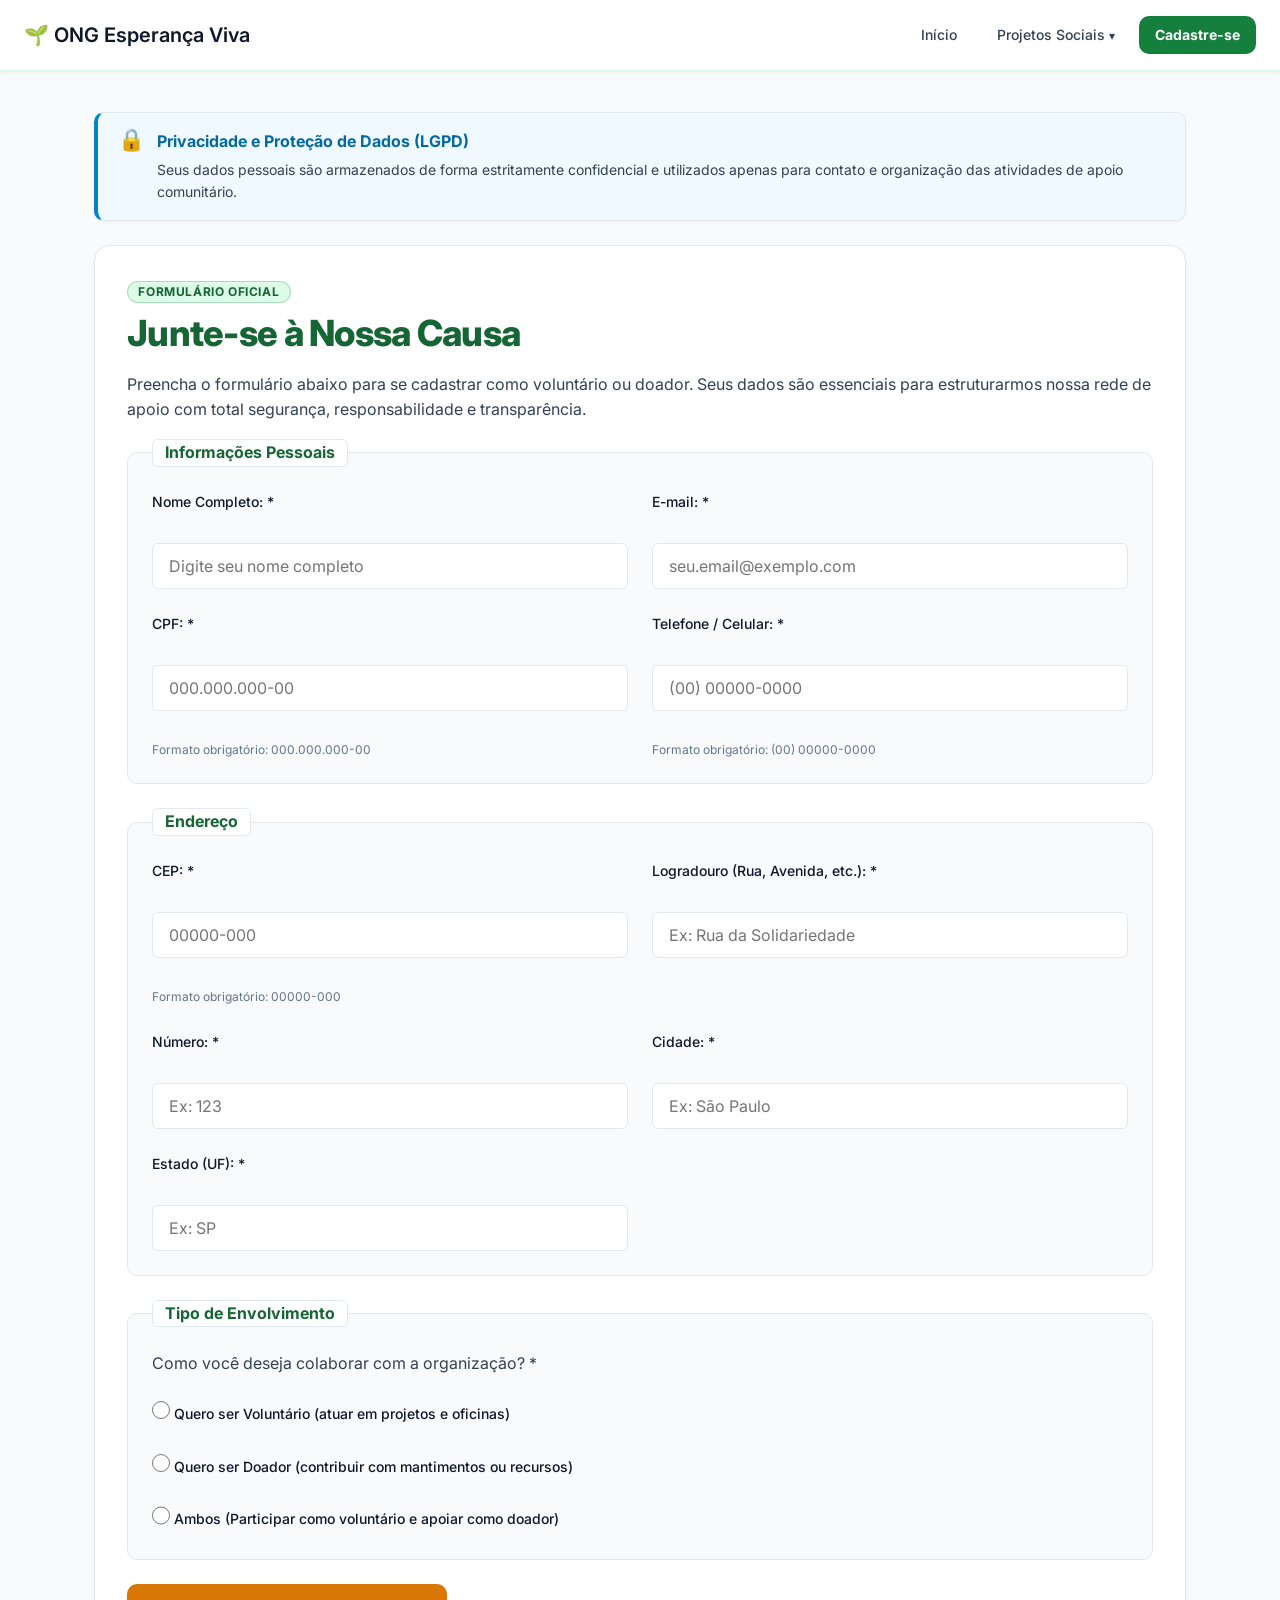
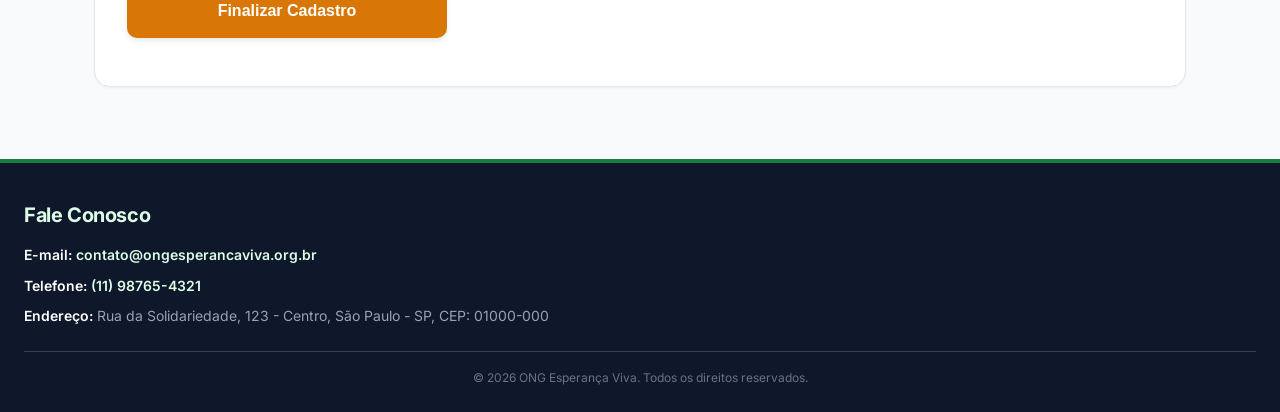
==== cadastro.html @ 5f383ddf "Initial commit" ====
<!DOCTYPE html>
<html lang="pt-BR">
<head>
    <meta charset="UTF-8">
    <meta name="viewport" content="width=device-width, initial-scale=1.0">
    <meta name="description" content="Faça seu cadastro como voluntário ou doador na ONG Esperança Viva e contribua para o desenvolvimento social e educacional de comunidades carentes.">
    <title>Cadastro | ONG Esperança Viva</title>
    <!-- Google Fonts: Inter -->
    <link rel="preconnect" href="https://fonts.googleapis.com">
    <link rel="preconnect" href="https://fonts.gstatic.com" crossorigin>
    <link href="https://fonts.googleapis.com/css2?family=Inter:wght@400;500;600;700;800&display=swap" rel="stylesheet">
    <!-- Folha de Estilos Global do Design System -->
    <link rel="stylesheet" href="css/style.css">
</head>
<body>

    <!-- Cabeçalho Institucional e Navegação Principal -->
    <header>
        <p><strong>🌱 ONG Esperança Viva</strong></p>
        <nav aria-label="Navegação Principal" class="main-nav">
            <!-- Controle do Menu Hambúrguer Mobile (100% CSS Nativo) -->
            <input type="checkbox" id="menu-toggle" class="menu-toggle" aria-label="Alternar Menu de Navegação">
            <label for="menu-toggle" class="menu-icon" aria-hidden="true">
                <span class="hamburger-bar"></span>
                <span class="hamburger-bar"></span>
                <span class="hamburger-bar"></span>
            </label>

            <!-- Lista de Navegação Principal -->
            <ul class="nav-list">
                <li><a href="index.html">Início</a></li>
                <li class="dropdown">
                    <a href="projetos.html" class="dropdown-trigger">Projetos Sociais <span class="dropdown-arrow" aria-hidden="true">▾</span></a>
                    <ul class="dropdown-menu" aria-label="Submenu de Projetos Sociais">
                        <li><a href="projetos.html#educacao">Educação para o Futuro</a></li>
                        <li><a href="projetos.html#seguranca">Segurança Alimentar</a></li>
                        <li><a href="projetos.html#capacitacao">Capacitação Profissional</a></li>
                    </ul>
                </li>
                <li><a href="cadastro.html" aria-current="page">Cadastre-se</a></li>
            </ul>
        </nav>
    </header>

    <!-- Conteúdo Principal da Página com Formulário Semântico -->
    <main>
        <!-- Caixa de Alerta de Privacidade e Segurança LGPD -->
        <div class="alert alert-info" role="status">
            <span class="alert-icon" aria-hidden="true">🔒</span>
            <div class="alert-content">
                <p class="alert-title">Privacidade e Proteção de Dados (LGPD)</p>
                <p class="alert-message">Seus dados pessoais são armazenados de forma estritamente confidencial e utilizados apenas para contato e organização das atividades de apoio comunitário.</p>
            </div>
        </div>

        <section id="secao-cadastro">
            <span class="badge badge-success">Formulário Oficial</span>
            <h1>Junte-se à Nossa Causa</h1>
            <p>Preencha o formulário abaixo para se cadastrar como voluntário ou doador. Seus dados são essenciais para estruturarmos nossa rede de apoio com total segurança, responsabilidade e transparência.</p>

            <form action="#" method="POST">
                
                <!-- Bloco 1: Informações Pessoais -->
                <fieldset>
                    <legend>Informações Pessoais</legend>
                    
                    <p>
                        <label for="nome">Nome Completo: *</label><br>
                        <input type="text" id="nome" name="nome" placeholder="Digite seu nome completo" required minlength="3" autocomplete="name">
                    </p>

                    <p>
                        <label for="email">E-mail: *</label><br>
                        <input type="email" id="email" name="email" placeholder="seu.email@exemplo.com" required autocomplete="email">
                    </p>

                    <p>
                        <label for="cpf">CPF: *</label><br>
                        <input type="text" id="cpf" name="cpf" placeholder="000.000.000-00" pattern="\d{3}\.\d{3}\.\d{3}-\d{2}" title="Digite o CPF no formato 000.000.000-00" required inputmode="numeric"><br>
                        <small>Formato obrigatório: 000.000.000-00</small>
                    </p>

                    <p>
                        <label for="telefone">Telefone / Celular: *</label><br>
                        <input type="tel" id="telefone" name="telefone" placeholder="(00) 00000-0000" pattern="\(\d{2}\)\s\d{5}-\d{4}" title="Digite o telefone no formato (00) 00000-0000" required autocomplete="tel"><br>
                        <small>Formato obrigatório: (00) 00000-0000</small>
                    </p>
                </fieldset>

                <!-- Bloco 2: Endereço -->
                <fieldset>
                    <legend>Endereço</legend>
                    
                    <p>
                        <label for="cep">CEP: *</label><br>
                        <input type="text" id="cep" name="cep" placeholder="00000-000" pattern="\d{5}-\d{3}" title="Digite o CEP no formato 00000-000" required inputmode="numeric"><br>
                        <small>Formato obrigatório: 00000-000</small>
                    </p>

                    <p>
                        <label for="endereco">Logradouro (Rua, Avenida, etc.): *</label><br>
                        <input type="text" id="endereco" name="endereco" placeholder="Ex: Rua da Solidariedade" required autocomplete="street-address">
                    </p>

                    <p>
                        <label for="numero">Número: *</label><br>
                        <input type="text" id="numero" name="numero" placeholder="Ex: 123" required>
                    </p>

                    <p>
                        <label for="cidade">Cidade: *</label><br>
                        <input type="text" id="cidade" name="cidade" placeholder="Ex: São Paulo" required autocomplete="address-level2">
                    </p>

                    <p>
                        <label for="estado">Estado (UF): *</label><br>
                        <input type="text" id="estado" name="estado" placeholder="Ex: SP" required maxlength="2" pattern="[A-Za-z]{2}" title="Digite a sigla do estado com 2 letras (ex: SP)">
                    </p>
                </fieldset>

                <!-- Bloco 3: Tipo de Envolvimento -->
                <fieldset>
                    <legend>Tipo de Envolvimento</legend>
                    
                    <p>Como você deseja colaborar com a organização? *</p>
                    
                    <p>
                        <label for="tipo-voluntario">
                            <input type="radio" id="tipo-voluntario" name="tipo_envolvimento" value="voluntario" required> Quero ser Voluntário (atuar em projetos e oficinas)
                        </label>
                    </p>
                    
                    <p>
                        <label for="tipo-doador">
                            <input type="radio" id="tipo-doador" name="tipo_envolvimento" value="doador" required> Quero ser Doador (contribuir com mantimentos ou recursos)
                        </label>
                    </p>
                    
                    <p>
                        <label for="tipo-ambos">
                            <input type="radio" id="tipo-ambos" name="tipo_envolvimento" value="ambos" required> Ambos (Participar como voluntário e apoiar como doador)
                        </label>
                    </p>
                </fieldset>

                <!-- Botão de Envio do Formulário -->
                <p>
                    <button type="submit">Finalizar Cadastro</button>
                </p>

            </form>
        </section>
    </main>

    <!-- Rodapé Institucional -->
    <footer>
        <h3>Fale Conosco</h3>
        <address>
            <p><strong>E-mail:</strong> <a href="mailto:contato@ongesperancaviva.org.br">contato@ongesperancaviva.org.br</a></p>
            <p><strong>Telefone:</strong> <a href="tel:+5511987654321">(11) 98765-4321</a></p>
            <p><strong>Endereço:</strong> Rua da Solidariedade, 123 - Centro, São Paulo - SP, CEP: 01000-000</p>
        </address>
        <p>&copy; <span data-current-year>2026</span> ONG Esperança Viva. Todos os direitos reservados.</p>
    </footer>

    <script src="js/main.js" defer></script>
</body>
</html>
---- css/style.css ----
/* ==========================================================================
   ONG ESPERANÇA VIVA - DESIGN SYSTEM & FOLHA DE ESTILOS GLOBAIS
   Arquitetura de Variáveis CSS, CSS Grid (12 Colunas) e Flexbox
   Aderente às Normas W3C e Critérios de Acessibilidade WCAG 2.1 (AA/AAA)
   ========================================================================== */

/* --------------------------------------------------------------------------
   1. DESIGN TOKENS (:root)
   -------------------------------------------------------------------------- */
:root {
  /* --- PALETA DE CORES (12 Cores / Categorias Primárias, Secundárias e Neutras) --- */
  
  /* Primárias (Identidade Visual, Esperança e Sustentabilidade Social) */
  --color-primary: #15803D;          /* Verde Floresta Principal (Contraste 5.8:1 sobre branco) */
  --color-primary-dark: #166534;     /* Verde Escuro para Títulos e Ênfases */
  --color-primary-light: #DCFCE7;    /* Verde Suave para Fundos de Destaque e Badges */
  --color-primary-hover: #14532D;    /* Verde Profundo para Estados de Interação :hover/:focus */

  /* Secundárias / Acento (Calor Humano, Engajamento e Doações) */
  --color-secondary: #D97706;        /* Âmbar / Laranja Ouro para Botões de Ação e Doações */
  --color-secondary-dark: #B45309;   /* Âmbar Escuro para Hover */
  --color-secondary-light: #FEF3C7;  /* Amarelo Acolhedor para Alertas e Realces */

  /* Tons Neutros e Superfícies (Legibilidade e Hierarquia Visual) */
  --color-neutral-bg: #F8FAFC;       /* Cinza Gelo Claro para Fundo Geral da Página */
  --color-neutral-surface: #FFFFFF;  /* Branco Puro para Superfícies de Cards e Menus */
  --color-neutral-border: #E2E8F0;   /* Cinza Claro para Bordas e Linhas Divisórias */
  --color-neutral-text: #334155;     /* Cinza Ardósia Escuro para Texto Corrido (Contraste 7.5:1) */
  --color-neutral-heading: #0F172A;  /* Preto Azulado Profundo para Headings H1-H3 (Contraste 14:1) */

  /* Feedback e Status */
  --color-danger: #DC2626;           /* Vermelho para Erros e Asteriscos de Campos Obrigatórios */
  --color-success: #16A34A;          /* Verde para Confirmações e Sucessos */

  /* --- ESCALA TIPOGRÁFICA MODULAR (5+ Patamares Hierárquicos com Base em rem) --- */
  --font-family-base: 'Inter', -apple-system, BlinkMacSystemFont, 'Segoe UI', Roboto, Helvetica, Arial, sans-serif;
  
  --font-size-xs: 0.75rem;           /* 12px - Legendas, Figcaptions e Small */
  --font-size-sm: 0.875rem;          /* 14px - Labels de Formulário, Itens de Tabela e Metadados */
  --font-size-md: 1rem;              /* 16px - Tamanho Base de Leitura (Body, Parágrafos, Links) */
  --font-size-lg: 1.25rem;           /* 20px - Títulos de Terceiro Nível (H3) e Destaques */
  --font-size-xl: 1.625rem;          /* 26px - Títulos de Seção de Segundo Nível (H2) */
  --font-size-2xl: 2.25rem;          /* 36px - Título Mestre Principal da Página (H1) */

  --font-weight-normal: 400;
  --font-weight-medium: 500;
  --font-weight-semibold: 600;
  --font-weight-bold: 700;
  --font-weight-extrabold: 800;

  --line-height-tight: 1.25;
  --line-height-base: 1.6;
  --line-height-loose: 1.75;

  /* --- ESCALA DE ESPAÇAMENTOS MODULARES (Base 8px / 4px) --- */
  --space-1: 0.25rem;                /* 4px */
  --space-2: 0.5rem;                 /* 8px */
  --space-3: 0.75rem;                /* 12px */
  --space-4: 1rem;                   /* 16px */
  --space-5: 1.25rem;                /* 20px */
  --space-6: 1.5rem;                 /* 24px */
  --space-8: 2rem;                   /* 32px */
  --space-10: 2.5rem;                /* 40px */
  --space-12: 3rem;                  /* 48px */
  --space-16: 4rem;                  /* 64px */

  /* --- BORDAS, SOMBRAS E TRANSIÇÕES --- */
  --radius-sm: 6px;
  --radius-md: 10px;
  --radius-lg: 16px;
  --radius-full: 9999px;

  --shadow-sm: 0 1px 3px rgba(0, 0, 0, 0.05);
  --shadow-md: 0 4px 6px -1px rgba(0, 0, 0, 0.08), 0 2px 4px -2px rgba(0, 0, 0, 0.04);
  --shadow-lg: 0 10px 15px -3px rgba(0, 0, 0, 0.08), 0 4px 6px -4px rgba(0, 0, 0, 0.02);

  --transition-fast: all 0.15s ease;
  --transition-normal: all 0.25s ease;
  
  --max-width-container: 1140px;
}

/* --------------------------------------------------------------------------
   2. RESET CSS E REGRAS GLOBAIS
   -------------------------------------------------------------------------- */
*, *::before, *::after {
  box-sizing: border-box;
  margin: 0;
  padding: 0;
}

html {
  font-size: 100%; /* 16px padrão */
  scroll-behavior: smooth;
}

body {
  font-family: var(--font-family-base);
  font-size: var(--font-size-md);
  font-weight: var(--font-weight-normal);
  line-height: var(--line-height-base);
  color: var(--color-neutral-text);
  background-color: var(--color-neutral-bg);
  min-height: 100vh;
  display: flex;
  flex-direction: column;
  -webkit-font-smoothing: antialiased;
}

/* --------------------------------------------------------------------------
   3. TIPOGRAFIA E ELEMENTOS NATIVOS
   -------------------------------------------------------------------------- */
h1, h2, h3 {
  color: var(--color-neutral-heading);
  line-height: var(--line-height-tight);
  font-weight: var(--font-weight-bold);
  letter-spacing: -0.02em;
}

h1 {
  font-size: var(--font-size-2xl);
  font-weight: var(--font-weight-extrabold);
  margin-bottom: var(--space-4);
  color: var(--color-primary-dark);
}

h2 {
  font-size: var(--font-size-xl);
  margin-bottom: var(--space-3);
  position: relative;
  padding-bottom: var(--space-2);
}

h2::after {
  content: '';
  position: absolute;
  bottom: 0;
  left: 0;
  width: 48px;
  height: 3px;
  background-color: var(--color-primary);
  border-radius: var(--radius-full);
}

h3 {
  font-size: var(--font-size-lg);
  margin-bottom: var(--space-2);
  color: var(--color-primary-dark);
}

p {
  margin-bottom: var(--space-4);
}

p strong {
  color: var(--color-neutral-heading);
  font-weight: var(--font-weight-semibold);
}

a {
  color: var(--color-primary);
  text-decoration: none;
  font-weight: var(--font-weight-semibold);
  transition: var(--transition-fast);
}

a:hover {
  color: var(--color-primary-hover);
  text-decoration: underline;
}

a:focus-visible, button:focus-visible, input:focus-visible {
  outline: 3px solid var(--color-secondary);
  outline-offset: 2px;
}

/* Imagens Responsivas e Figuras Semânticas */
img {
  max-width: 100%;
  height: auto;
  display: block;
  border-radius: var(--radius-md);
}

figure {
  margin: var(--space-6) 0;
  display: flex;
  flex-direction: column;
  align-items: center;
}

figcaption {
  margin-top: var(--space-2);
  font-size: var(--font-size-xs);
  color: var(--color-neutral-text);
  font-style: italic;
  text-align: center;
}

/* --------------------------------------------------------------------------
   4. SISTEMA MACRO DE LAYOUT: CONTAINER E GRID DE 12 COLUNAS
   -------------------------------------------------------------------------- */
header, main, footer {
  width: 100%;
}

main {
  flex: 1 0 auto;
  max-width: var(--max-width-container);
  margin: 0 auto;
  padding: var(--space-8) var(--space-4);
}

/* Grid de 12 Colunas Flexível */
.grid-12 {
  display: grid;
  grid-template-columns: repeat(12, 1fr);
  gap: var(--space-6);
}

.col-12 { grid-column: span 12; }
.col-8  { grid-column: span 8; }
.col-6  { grid-column: span 6; }
.col-4  { grid-column: span 4; }
.col-3  { grid-column: span 3; }

/* Seções Principais */
section {
  background-color: var(--color-neutral-surface);
  border: 1px solid var(--color-neutral-border);
  border-radius: var(--radius-lg);
  padding: var(--space-8);
  margin-bottom: var(--space-8);
  box-shadow: var(--shadow-sm);
}

/* --------------------------------------------------------------------------
   5. CABEÇALHO E MENU DE NAVEGAÇÃO (FLEXBOX)
   -------------------------------------------------------------------------- */
header {
  background-color: var(--color-neutral-surface);
  border-bottom: 2px solid var(--color-primary-light);
  box-shadow: var(--shadow-sm);
  position: sticky;
  top: 0;
  z-index: 100;
  padding: var(--space-4) var(--space-6);
  display: flex;
  justify-content: space-between;
  align-items: center;
  flex-wrap: wrap;
  gap: var(--space-4);
}

header p {
  margin-bottom: 0;
  font-size: var(--font-size-lg);
  color: var(--color-primary-dark);
  display: flex;
  align-items: center;
  gap: var(--space-2);
}

/* Contêiner Geral da Navegação */
.main-nav {
  position: relative;
  display: flex;
  align-items: center;
}

/* Controle Checkbox Oculto para o Hambúrguer */
.menu-toggle {
  position: absolute;
  opacity: 0;
  width: 0;
  height: 0;
  pointer-events: none;
}

/* Ícone do Menu Hambúrguer (Oculto em Desktop, Ativo no Mobile) */
.menu-icon {
  display: none;
  flex-direction: column;
  justify-content: space-between;
  width: 30px;
  height: 22px;
  cursor: pointer;
  z-index: 110;
  padding: 2px 0;
}

.hamburger-bar {
  display: block;
  width: 100%;
  height: 3px;
  background-color: var(--color-primary-dark);
  border-radius: var(--radius-full);
  transition: var(--transition-normal);
}

/* Lista Principal de Links */
.nav-list {
  display: flex;
  list-style: none;
  gap: var(--space-2);
  align-items: center;
  flex-wrap: wrap;
}

.nav-list a {
  display: inline-flex;
  align-items: center;
  gap: var(--space-1);
  padding: var(--space-2) var(--space-4);
  border-radius: var(--radius-md);
  color: var(--color-neutral-text);
  font-weight: var(--font-weight-medium);
  font-size: var(--font-size-sm);
  transition: var(--transition-fast);
}

.nav-list a:hover {
  background-color: var(--color-primary-light);
  color: var(--color-primary-dark);
  text-decoration: none;
}

.nav-list a[aria-current="page"] {
  background-color: var(--color-primary);
  color: var(--color-neutral-surface);
  font-weight: var(--font-weight-bold);
}

/* --- SUBMENU DROPDOWN EM DESKTOP --- */
.dropdown {
  position: relative;
}

.dropdown-trigger {
  cursor: pointer;
}

.dropdown-arrow {
  font-size: 0.75rem;
  transition: transform var(--transition-fast);
}

/* Submenu Suspenso (Oculto por Padrão) */
.dropdown-menu {
  position: absolute;
  top: calc(100% + var(--space-2));
  left: 0;
  background-color: var(--color-neutral-surface);
  border: 1px solid var(--color-neutral-border);
  border-radius: var(--radius-md);
  box-shadow: var(--shadow-lg);
  min-width: 230px;
  padding: var(--space-2);
  list-style: none;
  display: flex;
  flex-direction: column;
  gap: var(--space-1);
  z-index: 1000;
  
  /* Lógica de Ocultamento e Transição Suave */
  opacity: 0;
  visibility: hidden;
  transform: translateY(10px);
  transition: opacity 0.2s ease, transform 0.2s ease, visibility 0.2s ease;
}

.dropdown-menu li {
  width: 100%;
}

.dropdown-menu a {
  width: 100%;
  display: block;
  padding: var(--space-2) var(--space-3);
  font-size: var(--font-size-sm);
  color: var(--color-neutral-text);
  border-radius: var(--radius-sm);
}

.dropdown-menu a:hover {
  background-color: var(--color-primary-light);
  color: var(--color-primary-dark);
}

/* Acionamento do Dropdown via :hover e :focus-within (Acessibilidade via Teclado) */
.dropdown:hover .dropdown-menu,
.dropdown:focus-within .dropdown-menu {
  opacity: 1;
  visibility: visible;
  transform: translateY(0);
}

.dropdown:hover .dropdown-arrow,
.dropdown:focus-within .dropdown-arrow {
  transform: rotate(180deg);
}

/* --------------------------------------------------------------------------
   6. CARDS, ARTIGOS E INICIATIVAS (CSS GRID & FLEXBOX COMBINADOS)
   -------------------------------------------------------------------------- */

/* Grid Automático para Pilares (Missão/Visão/Valores) e Projetos */
#missao-visao-valores,
#frentes-acao,
#engajamento {
  display: grid;
  grid-template-columns: repeat(auto-fit, minmax(280px, 1fr));
  gap: var(--space-6);
  background-color: var(--color-neutral-surface);
}

/* O título da seção ocupa todas as colunas do grid */
#missao-visao-valores > h2,
#missao-visao-valores > p,
#frentes-acao > h2,
#frentes-acao > p,
#engajamento > h2,
#engajamento > p {
  grid-column: 1 / -1;
}

/* Estrutura de Card em Cada Article */
article {
  background-color: var(--color-neutral-bg);
  border: 1px solid var(--color-neutral-border);
  border-radius: var(--radius-md);
  padding: var(--space-6);
  display: flex;
  flex-direction: column;
  justify-content: space-between;
  box-shadow: var(--shadow-sm);
  transition: var(--transition-normal);
}

article:hover {
  transform: translateY(-4px);
  box-shadow: var(--shadow-md);
  border-color: var(--color-primary-light);
}

article ul {
  padding-left: var(--space-5);
  margin-bottom: var(--space-4);
}

article li {
  margin-bottom: var(--space-2);
}

article img {
  width: 100%;
  height: 200px;
  object-fit: cover;
}

/* Botões e Chamadas de Ação (CTAs) */
article a[href="cadastro.html"],
#apresentacao a {
  display: inline-flex;
  align-items: center;
  justify-content: center;
  background-color: var(--color-primary);
  color: var(--color-neutral-surface);
  padding: var(--space-3) var(--space-5);
  border-radius: var(--radius-md);
  font-weight: var(--font-weight-semibold);
  font-size: var(--font-size-sm);
  text-decoration: none;
  box-shadow: var(--shadow-sm);
  transition: var(--transition-fast);
  margin-top: var(--space-2);
}

article a[href="cadastro.html"]:hover,
#apresentacao a:hover {
  background-color: var(--color-primary-hover);
  text-decoration: none;
  transform: translateY(-2px);
  box-shadow: var(--shadow-md);
}

/* Destaque para Botões de Doação */
article:nth-child(even) a[href="cadastro.html"] {
  background-color: var(--color-secondary);
}

article:nth-child(even) a[href="cadastro.html"]:hover {
  background-color: var(--color-secondary-dark);
}

/* --------------------------------------------------------------------------
   7. TABELA SEMÂNTICA ACESSÍVEL
   -------------------------------------------------------------------------- */
table {
  width: 100%;
  border-collapse: collapse;
  margin-top: var(--space-4);
  background-color: var(--color-neutral-surface);
  border-radius: var(--radius-md);
  overflow: hidden;
  box-shadow: var(--shadow-sm);
  border: 1px solid var(--color-neutral-border);
}

caption {
  font-size: var(--font-size-sm);
  font-weight: var(--font-weight-semibold);
  color: var(--color-neutral-text);
  padding: var(--space-3);
  text-align: left;
  background-color: var(--color-neutral-bg);
  border-bottom: 1px solid var(--color-neutral-border);
}

thead {
  background-color: var(--color-primary);
  color: var(--color-neutral-surface);
}

th {
  padding: var(--space-3) var(--space-4);
  text-align: left;
  font-weight: var(--font-weight-bold);
  font-size: var(--font-size-sm);
  letter-spacing: 0.03em;
}

td {
  padding: var(--space-3) var(--space-4);
  border-bottom: 1px solid var(--color-neutral-border);
  font-size: var(--font-size-sm);
  color: var(--color-neutral-text);
}

tbody tr:last-child td {
  border-bottom: none;
}

tbody tr:nth-child(even) {
  background-color: var(--color-neutral-bg);
}

tbody tr:hover {
  background-color: var(--color-primary-light);
}

/* --------------------------------------------------------------------------
   8. FORMULÁRIOS SEMÂNTICOS E CONTROLES DE ENTRADA
   -------------------------------------------------------------------------- */
form {
  display: flex;
  flex-direction: column;
  gap: var(--space-6);
}

fieldset {
  border: 1px solid var(--color-neutral-border);
  border-radius: var(--radius-md);
  padding: var(--space-6);
  background-color: var(--color-neutral-bg);
  display: grid;
  grid-template-columns: repeat(auto-fit, minmax(240px, 1fr));
  gap: var(--space-4);
}

legend {
  font-weight: var(--font-weight-bold);
  font-size: var(--font-size-md);
  color: var(--color-primary-dark);
  padding: 0 var(--space-3);
  background-color: var(--color-neutral-surface);
  border: 1px solid var(--color-neutral-border);
  border-radius: var(--radius-sm);
}

fieldset p {
  margin-bottom: 0;
  display: flex;
  flex-direction: column;
}

/* Bloco 3 de Radio Buttons ocupa linha completa */
fieldset:last-of-type p {
  grid-column: 1 / -1;
  flex-direction: row;
  align-items: center;
  gap: var(--space-2);
}

label {
  font-size: var(--font-size-sm);
  font-weight: var(--font-weight-medium);
  color: var(--color-neutral-heading);
  margin-bottom: var(--space-1);
}

input[type="text"],
input[type="email"],
input[type="tel"] {
  width: 100%;
  padding: var(--space-3) var(--space-4);
  font-family: inherit;
  font-size: var(--font-size-md);
  color: var(--color-neutral-text);
  background-color: var(--color-neutral-surface);
  border: 1px solid var(--color-neutral-border);
  border-radius: var(--radius-sm);
  transition: var(--transition-fast);
}

input[type="text"]:focus,
input[type="email"]:focus,
input[type="tel"]:focus {
  border-color: var(--color-primary);
  outline: 3px solid var(--color-primary-light);
  background-color: #FFFFFF;
}

/* Validação Visual Nativa e Feedbacks de Preenchimento */
input:user-valid:not(:placeholder-shown) {
  border-color: var(--color-success);
  background-color: var(--color-success-bg);
}

input:user-invalid {
  border-color: var(--color-danger);
  background-color: var(--color-danger-bg);
}

input:disabled {
  background-color: var(--color-neutral-border);
  color: var(--color-neutral-text);
  cursor: not-allowed;
  opacity: 0.6;
}

input[type="radio"] {
  width: 1.15rem;
  height: 1.15rem;
  accent-color: var(--color-primary);
  cursor: pointer;
}

small {
  font-size: var(--font-size-xs);
  color: #64748B;
  margin-top: var(--space-1);
}

button[type="submit"] {
  background-color: var(--color-secondary);
  color: var(--color-neutral-surface);
  border: 2px solid transparent;
  padding: var(--space-4) var(--space-8);
  font-size: var(--font-size-md);
  font-weight: var(--font-weight-bold);
  border-radius: var(--radius-md);
  cursor: pointer;
  box-shadow: var(--shadow-md);
  transition: var(--transition-fast);
  width: 100%;
  max-width: 320px;
}

button[type="submit"]:hover {
  background-color: var(--color-secondary-dark);
  transform: translateY(-2px);
  box-shadow: var(--shadow-lg);
}

button[type="submit"]:focus-visible {
  outline: 3px solid var(--color-primary);
  outline-offset: 3px;
  border-color: var(--color-neutral-surface);
}

button[type="submit"]:active {
  transform: translateY(1px) scale(0.98);
  box-shadow: var(--shadow-sm);
}

button[type="submit"]:disabled {
  background-color: var(--color-neutral-border);
  color: var(--color-neutral-text);
  cursor: not-allowed;
  opacity: 0.5;
  box-shadow: none;
  transform: none;
}

/* --------------------------------------------------------------------------
   9. RODAPÉ INSTITUCIONAL (FOOTER & ADDRESS)
   -------------------------------------------------------------------------- */
footer {
  background-color: var(--color-neutral-heading);
  color: var(--color-neutral-border);
  padding: var(--space-10) var(--space-6) var(--space-6);
  margin-top: auto;
  border-top: 4px solid var(--color-primary);
}

footer h3 {
  color: var(--color-primary-light);
  font-size: var(--font-size-lg);
  margin-bottom: var(--space-4);
}

address {
  font-style: normal;
  display: flex;
  flex-direction: column;
  gap: var(--space-2);
  margin-bottom: var(--space-6);
}

address p {
  margin-bottom: 0;
  font-size: var(--font-size-sm);
  color: #94A3B8;
}

address strong {
  color: var(--color-neutral-surface);
}

address a {
  color: var(--color-primary-light);
}

address a:hover {
  color: #FFFFFF;
}

footer > p:last-child {
  border-top: 1px solid #334155;
  padding-top: var(--space-4);
  font-size: var(--font-size-xs);
  color: #64748B;
  text-align: center;
  margin-bottom: 0;
}

/* --------------------------------------------------------------------------
   10. COMPONENTES DE FEEDBACK VISUAL: BADGES, ALERTAS, MODAIS E TOASTS
   -------------------------------------------------------------------------- */

/* Badges (Crachás / Etiquetas Semânticas) */
.badge {
  display: inline-flex;
  align-items: center;
  gap: var(--space-1);
  font-size: var(--font-size-xs);
  font-weight: var(--font-weight-bold);
  padding: 0.25rem 0.65rem;
  border-radius: var(--radius-full);
  line-height: 1;
  text-transform: uppercase;
  letter-spacing: 0.05em;
  margin-bottom: var(--space-2);
}

.badge-success {
  background-color: var(--color-primary-light);
  color: var(--color-primary-dark);
  border: 1px solid rgba(21, 128, 61, 0.25);
}

.badge-warning {
  background-color: var(--color-secondary-light);
  color: var(--color-secondary-dark);
  border: 1px solid rgba(217, 119, 6, 0.25);
}

.badge-info {
  background-color: #E0F2FE;
  color: #0369A1;
  border: 1px solid rgba(3, 105, 161, 0.25);
}

.badge-danger {
  background-color: var(--color-danger-bg);
  color: var(--color-danger);
  border: 1px solid rgba(220, 38, 38, 0.25);
}

/* Caixas de Alerta Semânticas */
.alert {
  display: flex;
  align-items: flex-start;
  gap: var(--space-3);
  padding: var(--space-4) var(--space-5);
  border-radius: var(--radius-md);
  border-left: 4px solid var(--color-primary);
  background-color: var(--color-neutral-surface);
  box-shadow: var(--shadow-sm);
  margin-bottom: var(--space-6);
  border-top: 1px solid var(--color-neutral-border);
  border-right: 1px solid var(--color-neutral-border);
  border-bottom: 1px solid var(--color-neutral-border);
  transition: var(--transition-fast);
}

.alert-icon {
  font-size: 1.35rem;
  line-height: 1;
  flex-shrink: 0;
}

.alert-content {
  flex: 1;
}

.alert-title {
  font-weight: var(--font-weight-bold);
  font-size: var(--font-size-md);
  margin-bottom: var(--space-1);
}

.alert-message {
  font-size: var(--font-size-sm);
  color: var(--color-neutral-text);
  margin-bottom: 0;
}

.alert-success {
  background-color: var(--color-success-bg);
  border-left-color: var(--color-success);
}
.alert-success .alert-title { color: #14532D; }

.alert-warning {
  background-color: var(--color-secondary-light);
  border-left-color: var(--color-secondary);
}
.alert-warning .alert-title { color: var(--color-secondary-dark); }

.alert-info {
  background-color: #F0F9FF;
  border-left-color: #0284C7;
}
.alert-info .alert-title { color: #0369A1; }

.alert-danger {
  background-color: var(--color-danger-bg);
  border-left-color: var(--color-danger);
}
.alert-danger .alert-title { color: var(--color-danger); }

/* Toasts (Notificações Não-Obstrutivas Flutuantes) */
.toast-container {
  position: fixed;
  bottom: var(--space-6);
  right: var(--space-6);
  z-index: 1050;
  display: flex;
  flex-direction: column;
  gap: var(--space-3);
  max-width: 380px;
  transform: translateX(120%);
  opacity: 0;
  pointer-events: none;
  transition: transform 0.3s ease, opacity 0.3s ease;
}

.toast-container.is-visible {
  transform: translateX(0);
  opacity: 1;
  pointer-events: auto;
}

.toast {
  display: flex;
  align-items: center;
  gap: var(--space-3);
  padding: var(--space-4);
  background-color: var(--color-neutral-surface);
  border: 1px solid var(--color-neutral-border);
  border-left: 4px solid var(--color-success);
  border-radius: var(--radius-md);
  box-shadow: var(--shadow-lg);
  animation: slideInRight 0.35s ease-out;
}

@keyframes slideInRight {
  from {
    transform: translateX(100%);
    opacity: 0;
  }
  to {
    transform: translateX(0);
    opacity: 1;
  }
}

.toast-icon {
  font-size: 1.35rem;
  line-height: 1;
  flex-shrink: 0;
}

.toast-body {
  flex: 1;
}

.toast-title {
  font-weight: var(--font-weight-bold);
  font-size: var(--font-size-sm);
  color: var(--color-neutral-heading);
  margin-bottom: 2px;
}

.toast-message {
  font-size: var(--font-size-xs);
  color: var(--color-neutral-text);
  margin-bottom: 0;
}

.toast-close {
  background: none;
  border: none;
  font-size: 1.15rem;
  line-height: 1;
  color: #94A3B8;
  cursor: pointer;
  padding: var(--space-1);
  display: flex;
  align-items: center;
  justify-content: center;
}

.toast-close:hover {
  color: var(--color-neutral-heading);
}

/* Modal Dialog */
.modal-overlay {
  position: fixed;
  top: 0;
  left: 0;
  width: 100%;
  height: 100%;
  background-color: rgba(15, 23, 42, 0.65);
  backdrop-filter: blur(4px);
  z-index: 2000;
  display: none;
  align-items: center;
  justify-content: center;
  padding: var(--space-4);
  opacity: 0;
  transition: opacity 0.25s ease;
}

.modal-overlay.is-open {
  display: flex;
  opacity: 1;
}

.modal-card {
  background-color: var(--color-neutral-surface);
  border: 1px solid var(--color-neutral-border);
  border-radius: var(--radius-lg);
  max-width: 520px;
  width: 100%;
  padding: var(--space-6);
  box-shadow: var(--shadow-xl);
  transform: scale(0.95);
  transition: transform 0.25s ease;
}

.modal-overlay.is-open .modal-card {
  transform: scale(1);
}

.modal-header {
  display: flex;
  justify-content: space-between;
  align-items: center;
  border-bottom: 1px solid var(--color-neutral-border);
  padding-bottom: var(--space-3);
  margin-bottom: var(--space-4);
}

.modal-header h3 {
  margin-bottom: 0;
  color: var(--color-primary-dark);
}

.modal-close-btn {
  background: none;
  border: 0;
  cursor: pointer;
  font-size: 1.5rem;
  line-height: 1;
  color: #64748B;
  text-decoration: none;
  padding: var(--space-1);
}

.modal-close-btn:hover {
  color: var(--color-danger);
  text-decoration: none;
}

.modal-body {
  font-size: var(--font-size-sm);
  color: var(--color-neutral-text);
  margin-bottom: var(--space-6);
}

.modal-footer {
  display: flex;
  justify-content: flex-end;
  gap: var(--space-3);
}

.btn-modal-cancel,
.btn-copy-pix {
  display: inline-flex;
  align-items: center;
  padding: var(--space-2) var(--space-4);
  background-color: var(--color-neutral-bg);
  border: 1px solid var(--color-neutral-border);
  border-radius: var(--radius-md);
  color: var(--color-neutral-text);
  font-weight: var(--font-weight-medium);
  font-size: var(--font-size-sm);
  text-decoration: none;
  cursor: pointer;
}

.btn-modal-cancel:hover {
  background-color: var(--color-neutral-border);
  text-decoration: none;
}

.btn-copy-pix {
  background-color: var(--color-secondary);
  border: 1px solid transparent;
  color: #FFFFFF;
}

.btn-copy-pix:hover {
  background-color: var(--color-secondary-dark);
}

body.modal-open {
  overflow: hidden;
}

.btn-modal-confirm {
  display: inline-flex;
  align-items: center;
  padding: var(--space-2) var(--space-4);
  background-color: var(--color-primary);
  border: 1px solid transparent;
  border-radius: var(--radius-md);
  color: #FFFFFF;
  font-weight: var(--font-weight-bold);
  font-size: var(--font-size-sm);
  text-decoration: none;
}

.btn-modal-confirm:hover {
  background-color: var(--color-primary-hover);
  text-decoration: none;
}

/* --------------------------------------------------------------------------
   11. SISTEMA DE RESPONSIVIDADE COM 5 BREAKPOINTS ESTRITOS (@media)
   Garante transições fluídas de telas mobile compactas até monitores panorâmicos
   -------------------------------------------------------------------------- */

/* --- BREAKPOINT 1: Smartphones Compactos (max-width: 480px) --- */
@media (max-width: 480px) {
  :root {
    --font-size-2xl: 1.75rem;   /* 28px - Redução proporcional de H1 */
    --font-size-xl: 1.375rem;   /* 22px - Redução de H2 */
    --font-size-lg: 1.125rem;   /* 18px - Redução de H3 */
    --space-8: 1.25rem;         /* 20px - Padding mais enxuto */
  }

  header {
    padding: var(--space-3);
  }

  /* Exibição do Ícone Hambúrguer */
  .menu-icon {
    display: flex;
  }

  /* Menu Recolhido por Padrão no Mobile */
  .nav-list {
    display: none;
    flex-direction: column;
    width: 100%;
    background-color: var(--color-neutral-surface);
    border: 1px solid var(--color-neutral-border);
    border-radius: var(--radius-md);
    padding: var(--space-4);
    margin-top: var(--space-3);
    box-shadow: var(--shadow-md);
    gap: var(--space-2);
  }

  /* Expansão do Menu ao Acionar o Checkbox */
  .menu-toggle:checked ~ .nav-list {
    display: flex;
  }

  /* Animação das Barras do Hambúrguer transformando em 'X' */
  .menu-toggle:checked ~ .menu-icon .hamburger-bar:nth-child(1) {
    transform: translateY(8px) rotate(45deg);
  }
  .menu-toggle:checked ~ .menu-icon .hamburger-bar:nth-child(2) {
    opacity: 0;
  }
  .menu-toggle:checked ~ .menu-icon .hamburger-bar:nth-child(3) {
    transform: translateY(-8px) rotate(-45deg);
  }

  .nav-list a {
    width: 100%;
    padding: var(--space-2) var(--space-3);
  }

  /* Dropdown Integrado em Cascata no Mobile */
  .dropdown {
    width: 100%;
  }

  .dropdown-menu {
    position: static;
    opacity: 1;
    visibility: visible;
    transform: none;
    box-shadow: none;
    border: none;
    border-left: 3px solid var(--color-primary);
    background-color: var(--color-neutral-bg);
    margin: var(--space-1) 0 var(--space-1) var(--space-3);
    padding: var(--space-2);
    width: 100%;
  }

  main {
    padding: var(--space-4) var(--space-2);
  }

  section {
    padding: var(--space-4);
    margin-bottom: var(--space-4);
    border-radius: var(--radius-md);
  }

  /* Grid em Coluna Única no Mobile Pequeno */
  .grid-12 > [class*="col-"],
  #missao-visao-valores,
  #frentes-acao,
  #engajamento,
  fieldset {
    grid-template-columns: 1fr;
    grid-column: span 12;
  }

  button[type="submit"] {
    max-width: 100%;
    width: 100%;
  }

  table {
    display: block;
    overflow-x: auto;
    white-space: nowrap;
  }
}

/* --- BREAKPOINT 2: Dispositivos Móveis e Tablets Retrato (481px a 768px) --- */
@media (min-width: 481px) and (max-width: 768px) {
  :root {
    --font-size-2xl: 1.875rem;  /* 30px */
    --font-size-xl: 1.5rem;     /* 24px */
  }

  header {
    padding: var(--space-4);
  }

  /* Exibição do Ícone Hambúrguer */
  .menu-icon {
    display: flex;
  }

  /* Menu Recolhido */
  .nav-list {
    display: none;
    flex-direction: column;
    width: 100%;
    background-color: var(--color-neutral-surface);
    border: 1px solid var(--color-neutral-border);
    border-radius: var(--radius-md);
    padding: var(--space-4);
    margin-top: var(--space-3);
    box-shadow: var(--shadow-md);
    gap: var(--space-2);
  }

  .menu-toggle:checked ~ .nav-list {
    display: flex;
  }

  .menu-toggle:checked ~ .menu-icon .hamburger-bar:nth-child(1) {
    transform: translateY(8px) rotate(45deg);
  }
  .menu-toggle:checked ~ .menu-icon .hamburger-bar:nth-child(2) {
    opacity: 0;
  }
  .menu-toggle:checked ~ .menu-icon .hamburger-bar:nth-child(3) {
    transform: translateY(-8px) rotate(-45deg);
  }

  .nav-list a {
    width: 100%;
  }

  .dropdown-menu {
    position: static;
    opacity: 1;
    visibility: visible;
    transform: none;
    box-shadow: none;
    border: none;
    border-left: 3px solid var(--color-primary);
    background-color: var(--color-neutral-bg);
    margin: var(--space-1) 0 var(--space-1) var(--space-3);
    width: 100%;
  }

  main {
    padding: var(--space-6) var(--space-4);
  }

  section {
    padding: var(--space-6);
  }

  /* Layout de 2 colunas para cards médios */
  #missao-visao-valores,
  #frentes-acao,
  #engajamento {
    grid-template-columns: repeat(2, 1fr);
  }

  fieldset {
    grid-template-columns: 1fr;
  }

  .col-12, .col-8, .col-6, .col-4, .col-3 {
    grid-column: span 12;
  }
}

/* --- BREAKPOINT 3: Tablets Paisagem e Laptops Compactos (769px a 1024px) --- */
@media (min-width: 769px) and (max-width: 1024px) {
  header {
    padding: var(--space-4) var(--space-6);
  }

  main {
    padding: var(--space-8) var(--space-6);
  }

  /* Grid de 3 Colunas Equilibradas para Cards */
  #missao-visao-valores,
  #frentes-acao {
    grid-template-columns: repeat(3, 1fr);
  }

  #engajamento {
    grid-template-columns: repeat(2, 1fr);
  }

  fieldset {
    grid-template-columns: repeat(2, 1fr);
  }
}

/* --- BREAKPOINT 4: Desktops Padrão e Telas Full HD (1025px a 1440px) --- */
@media (min-width: 1025px) and (max-width: 1440px) {
  main {
    max-width: 1140px;
    padding: var(--space-10) var(--space-6);
  }

  #missao-visao-valores,
  #frentes-acao {
    grid-template-columns: repeat(3, 1fr);
    gap: var(--space-6);
  }

  fieldset {
    grid-template-columns: repeat(2, 1fr);
    gap: var(--space-6);
  }
}

/* --- BREAKPOINT 5: Monitores Panorâmicos e Ultra-Wide (min-width: 1441px) --- */
@media (min-width: 1441px) {
  :root {
    --font-size-2xl: 2.5rem;    /* 40px - H1 ampliado para telas grandes */
    --font-size-xl: 1.75rem;    /* 28px - H2 ampliado */
    --max-width-container: 1320px;
  }

  main {
    max-width: var(--max-width-container);
    padding: var(--space-12) var(--space-8);
  }

  section {
    padding: var(--space-10);
    margin-bottom: var(--space-10);
  }

  #missao-visao-valores,
  #frentes-acao {
    gap: var(--space-8);
  }
}
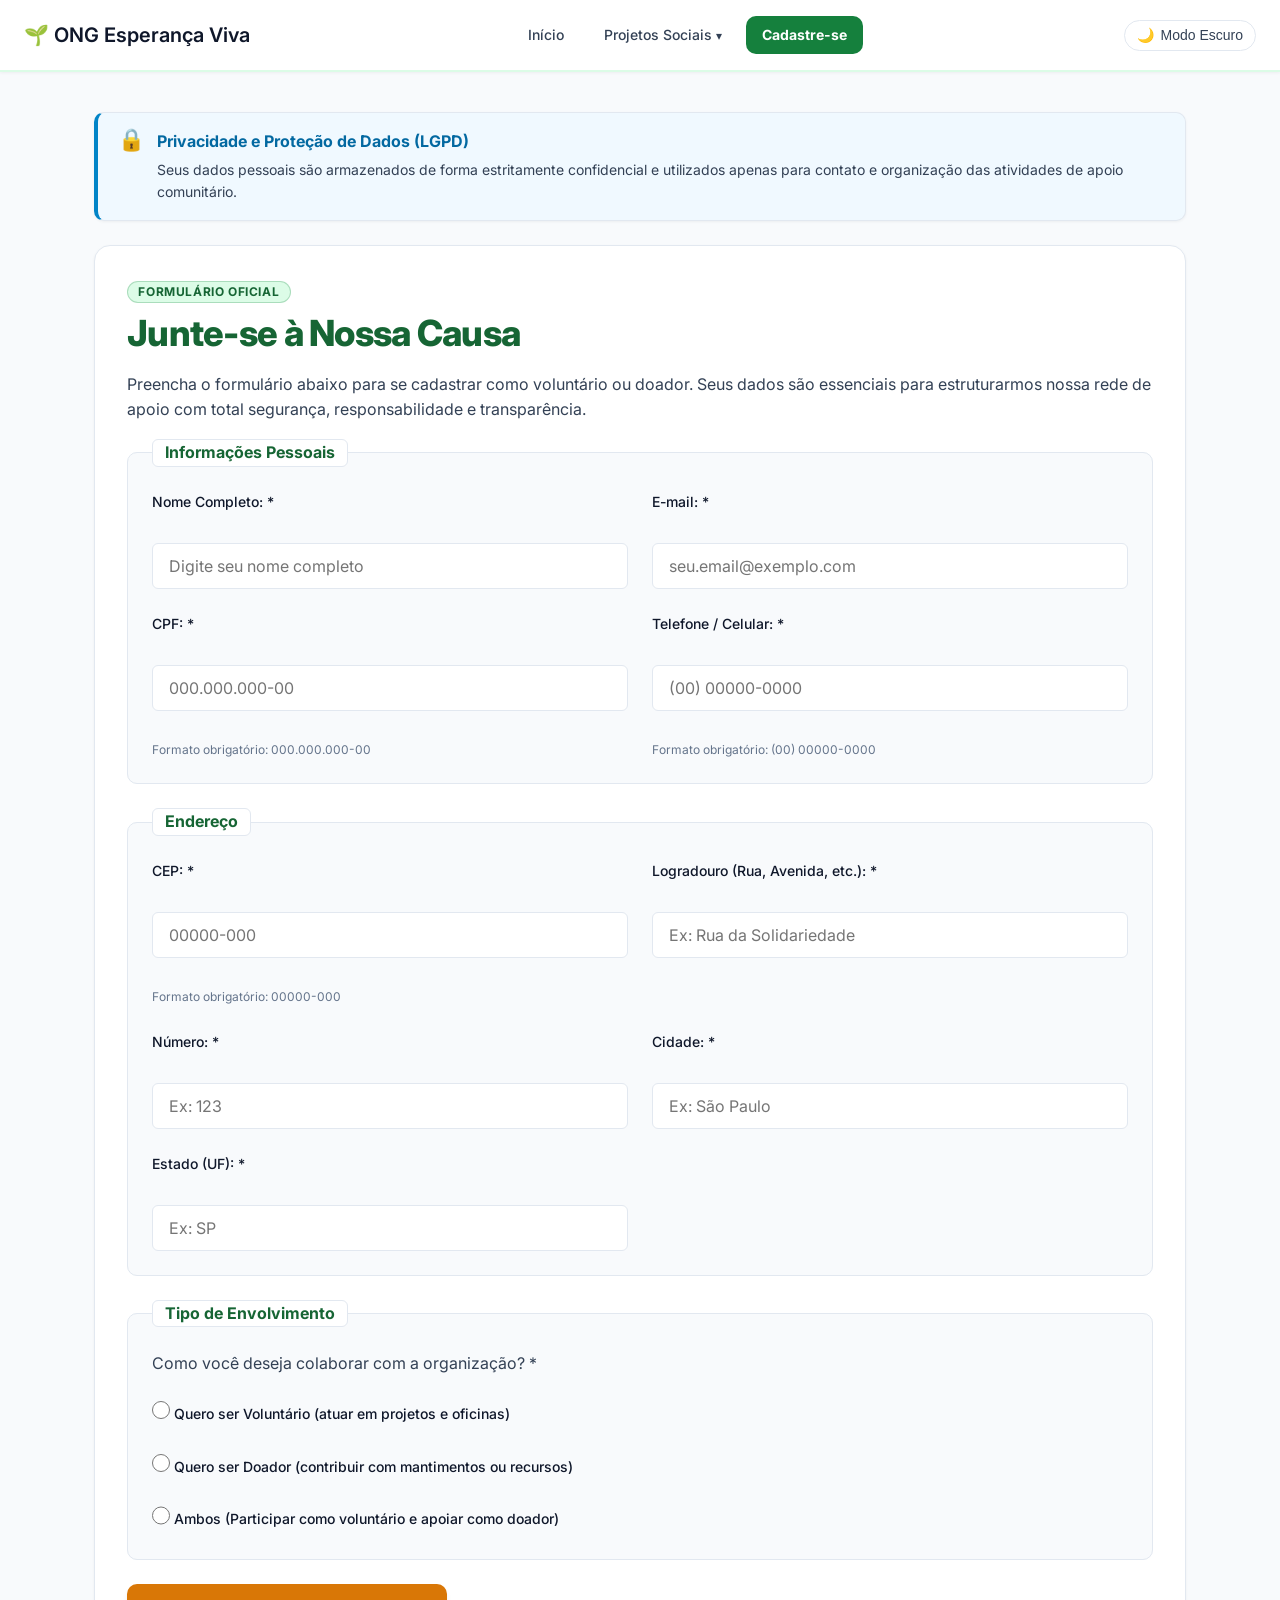
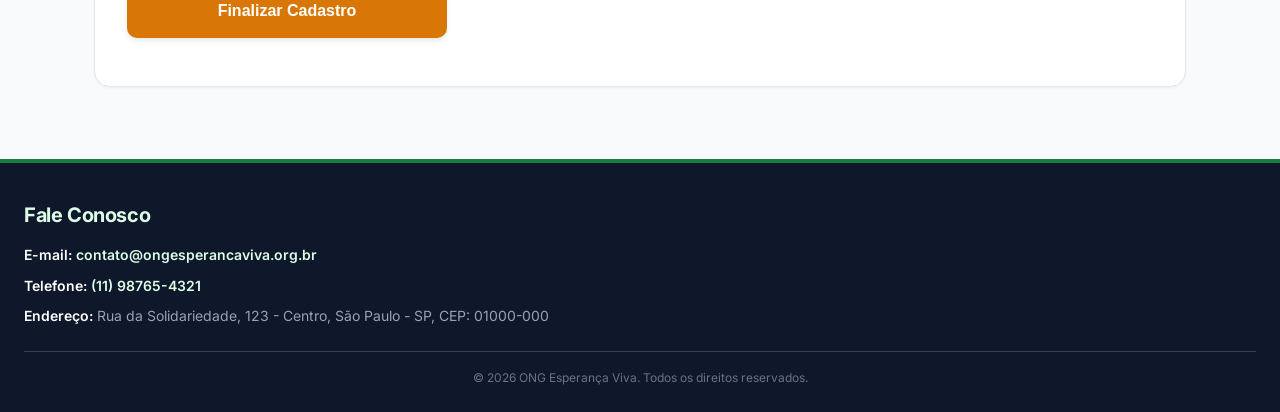
==== commit e9588469: "feat(a11y): adicionar alternancia de tema claro/escuro e suporte a alto contraste - Implementa botão" ====
--- a/cadastro.html
+++ b/cadastro.html
@@ -40,6 +40,11 @@
                 <li><a href="cadastro.html" aria-current="page">Cadastre-se</a></li>
             </ul>
         </nav>
+
+        <!-- Botão de Alternância de Tema Claro / Escuro -->
+        <button type="button" id="theme-toggle" class="theme-toggle-btn" aria-label="Alternar para Modo Escuro">
+            <span aria-hidden="true">🌙</span> Modo Escuro
+        </button>
     </header>
 
     <!-- Conteúdo Principal da Página com Formulário Semântico -->
--- a/css/style.css
+++ b/css/style.css
@@ -1,5 +1,5 @@
 /* ==========================================================================
-   ONG ESPERANÇA VIVA - DESIGN SYSTEM & FOLHA DE ESTILOS GLOBAIS
+   ONG ESPERANÇA VIVA - DESIGN SYSTEM & FOLHA DE ESTILOS GLOBAIS (v1.0.0)
    Arquitetura de Variáveis CSS, CSS Grid (12 Colunas) e Flexbox
    Aderente às Normas W3C e Critérios de Acessibilidade WCAG 2.1 (AA/AAA)
    ========================================================================== */
@@ -78,6 +78,82 @@
   --transition-normal: all 0.25s ease;
   
   --max-width-container: 1140px;
+}
+
+/* --- MODO ESCURO NATIVO (WCAG 2.1 - prefers-color-scheme: dark & classe manual .dark-mode) --- */
+@media (prefers-color-scheme: dark) {
+  :root:not(.light-mode) {
+    --color-primary: #4ADE80;          /* Verde Claro vibrante para alto contraste em fundo escuro */
+    --color-primary-dark: #86EFAC;
+    --color-primary-light: #14532D;
+    --color-primary-hover: #22C55E;
+
+    --color-secondary: #FBBF24;        /* Âmbar Claro para botões e CTAs */
+    --color-secondary-dark: #F59E0B;
+    --color-secondary-light: #78350F;
+
+    --color-neutral-bg: #0F172A;       /* Fundo principal escuro profundo */
+    --color-neutral-surface: #1E293B;  /* Superfície de cards e modais em ardósia escuro */
+    --color-neutral-border: #334155;   /* Bordas com contraste suave */
+    --color-neutral-text: #E2E8F0;     /* Texto corrido em cinza claro (Contraste > 9:1) */
+    --color-neutral-heading: #F8FAFC;  /* Títulos em branco gelo (Contraste > 15:1) */
+  }
+}
+
+html.dark-mode {
+  --color-primary: #4ADE80;
+  --color-primary-dark: #86EFAC;
+  --color-primary-light: #14532D;
+  --color-primary-hover: #22C55E;
+
+  --color-secondary: #FBBF24;
+  --color-secondary-dark: #F59E0B;
+  --color-secondary-light: #78350F;
+
+  --color-neutral-bg: #0F172A;
+  --color-neutral-surface: #1E293B;
+  --color-neutral-border: #334155;
+  --color-neutral-text: #E2E8F0;
+  --color-neutral-heading: #F8FAFC;
+}
+
+/* Botão de Alternância de Tema Claro/Escuro */
+.theme-toggle-btn {
+  background: transparent;
+  border: 1px solid var(--color-neutral-border);
+  color: var(--color-neutral-text);
+  padding: 0.4rem 0.75rem;
+  border-radius: var(--radius-full);
+  cursor: pointer;
+  display: inline-flex;
+  align-items: center;
+  gap: 0.4rem;
+  font-size: var(--font-size-sm);
+  font-weight: var(--font-weight-medium);
+  transition: var(--transition-fast);
+}
+
+.theme-toggle-btn:hover {
+  background-color: var(--color-primary-light);
+  color: var(--color-primary-dark);
+  border-color: var(--color-primary);
+}
+
+/* --- VERSÃO DE ALTO CONTRASTE (WCAG AAA - prefers-contrast: more) --- */
+@media (prefers-contrast: more) {
+  :root {
+    --color-primary: #000000;
+    --color-neutral-bg: #FFFFFF;
+    --color-neutral-surface: #FFFFFF;
+    --color-neutral-border: #000000;
+    --color-neutral-text: #000000;
+    --color-neutral-heading: #000000;
+  }
+  
+  a, button, input, select, textarea {
+    outline: 3px solid #000000 !important;
+    outline-offset: 2px !important;
+  }
 }
 
 /* --------------------------------------------------------------------------
